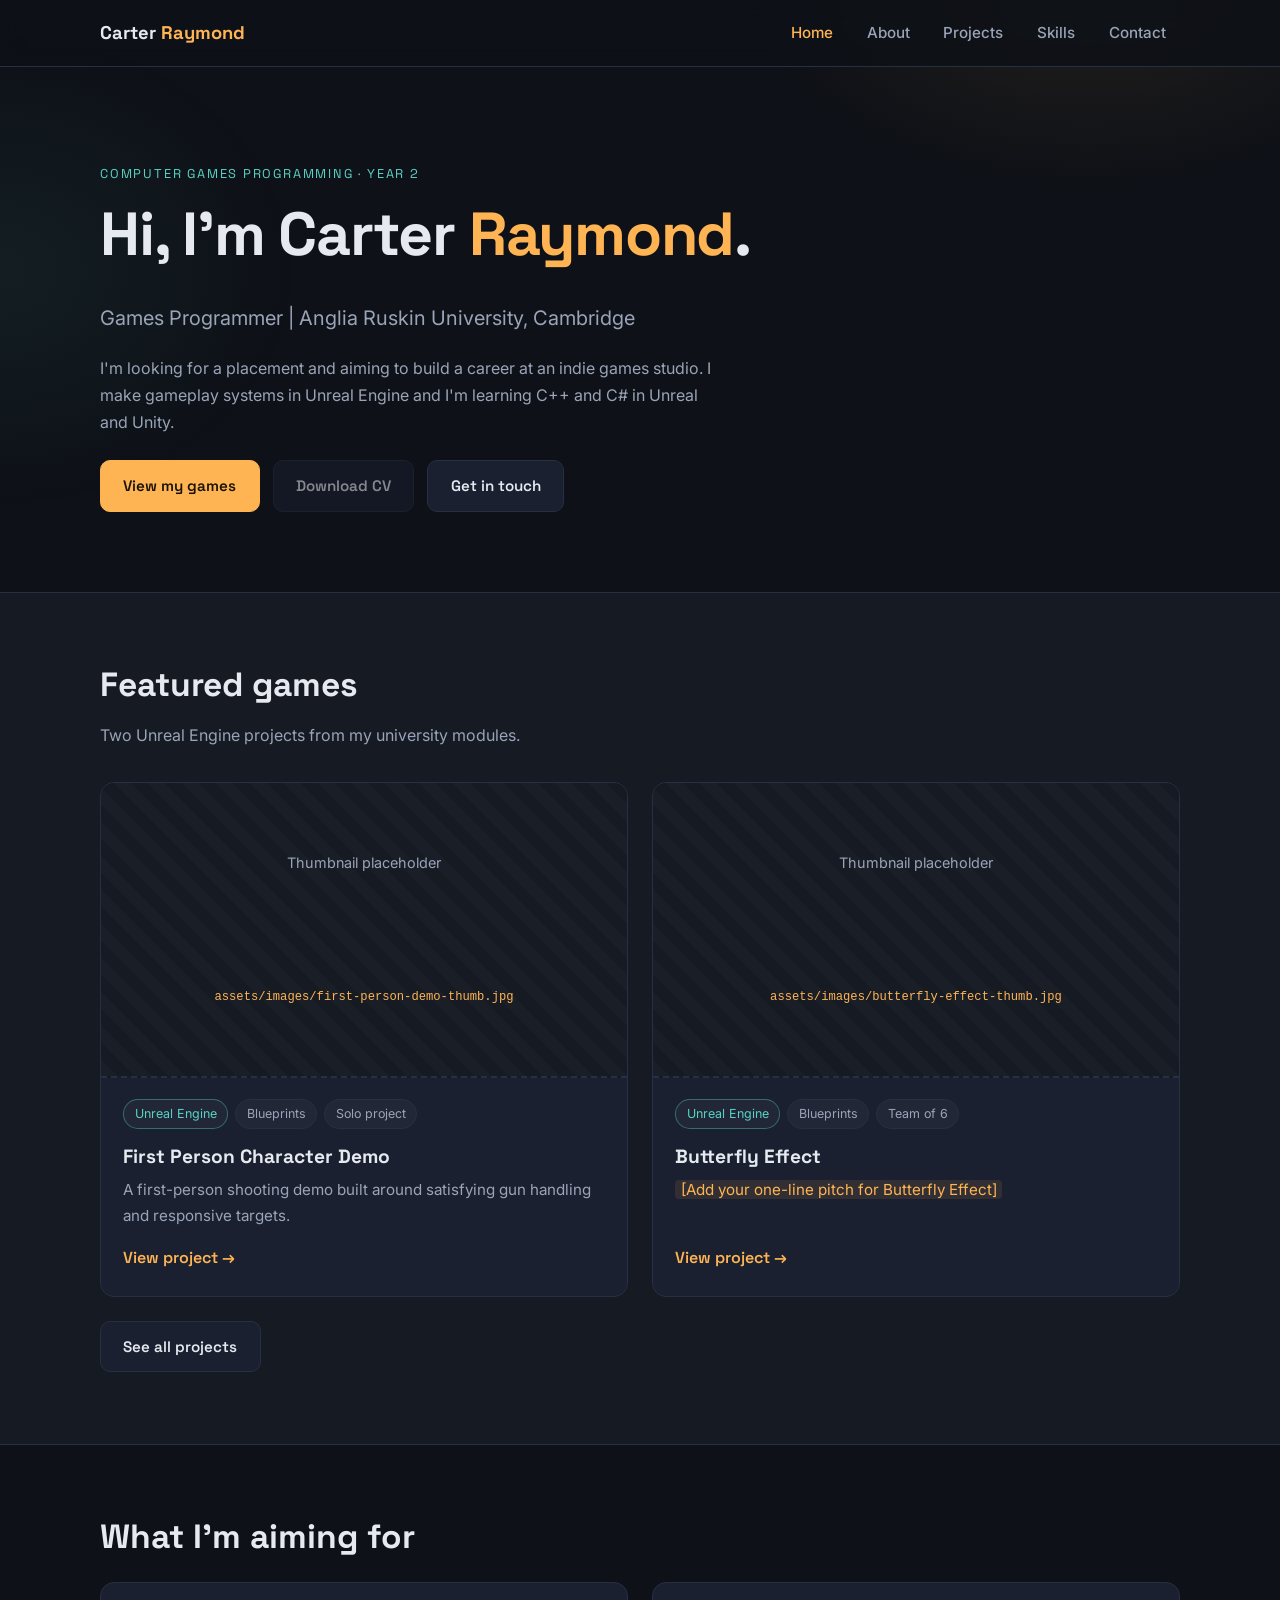
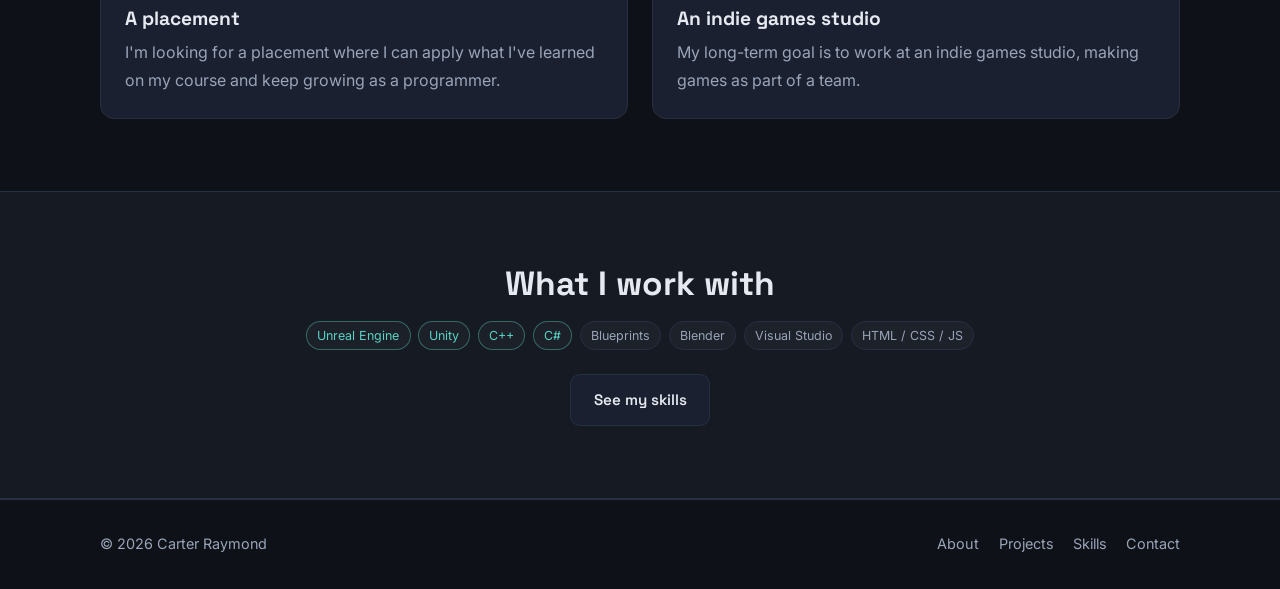
==== index.html @ 0c611a69 "Transferred files to GitHub" ====
<!DOCTYPE html>
<html lang="en-GB">
<head>
  <meta charset="utf-8">
  <meta name="viewport" content="width=device-width, initial-scale=1">
  <title>Carter Raymond | Games Programmer</title>
  <meta name="description" content="Portfolio of Carter Raymond, a Computer Games Programming student at Anglia Ruskin University in Cambridge, looking for a placement.">
  <script>document.documentElement.classList.add("js")</script>
  <link rel="preconnect" href="https://fonts.googleapis.com">
  <link rel="preconnect" href="https://fonts.gstatic.com" crossorigin>
  <link href="https://fonts.googleapis.com/css2?family=Inter:wght@400;500;600&family=Space+Grotesk:wght@500;600;700&display=swap" rel="stylesheet">
  <link rel="stylesheet" href="css/style.css">
  <link rel="icon" href="data:image/svg+xml,<svg xmlns='http://www.w3.org/2000/svg' viewBox='0 0 100 100'><rect width='100' height='100' rx='22' fill='%23ffb454'/><text x='50' y='68' font-size='54' text-anchor='middle' font-family='sans-serif' font-weight='700' fill='%231a1205'>CR</text></svg>">
</head>
<body data-root="">

<header class="site-header">
  <div class="container nav">
    <a class="logo" href="index.html">Carter <span>Raymond</span></a>
    <button class="nav-toggle" aria-label="Toggle menu" aria-expanded="false">&#9776;</button>
    <ul class="nav-links">
      <li><a class="active" href="index.html">Home</a></li>
      <li><a href="about.html">About</a></li>
      <li><a href="projects.html">Projects</a></li>
      <li><a href="skills.html">Skills</a></li>
      <li><a href="contact.html">Contact</a></li>
    </ul>
  </div>
</header>

<main>
  <!-- HERO -->
  <section class="hero">
    <div class="container hero-inner">
      <div>
        <p class="eyebrow">Computer Games Programming &middot; Year 2</p>
        <h1>Hi, I'm Carter <span class="accent">Raymond</span>.</h1>
        <p class="tagline">Games Programmer | Anglia Ruskin University, Cambridge</p>
        <p class="muted" style="max-width:620px">I'm looking for a placement and aiming to build a career at an indie games studio. I make gameplay systems in Unreal Engine and I'm learning C++ and C# in Unreal and Unity.</p>
        <div class="btn-row">
          <a class="btn primary" href="projects.html">View my games</a>
          <a class="btn" data-link="cv" href="#">Download CV</a>
          <a class="btn" href="contact.html">Get in touch</a>
        </div>
      </div>
      <!-- Optional photo: appears automatically if you add assets/images/profile.jpg (or .png / .webp) -->
      <div class="hero-photo" data-photo="assets/images/profile" hidden></div>
    </div>
  </section>

  <!-- FEATURED GAMES -->
  <section class="section alt">
    <div class="container">
      <h2>Featured games</h2>
      <p class="muted">Two Unreal Engine projects from my university modules.</p>
      <div class="grid two" style="margin-top:2rem">

        <a class="card reveal" href="games/first-person-character-demo.html">
          <div class="media-ph" data-img="assets/images/first-person-demo-thumb" data-alt="First Person Character Demo screenshot">Thumbnail placeholder<small>assets/images/first-person-demo-thumb.jpg</small></div>
          <div class="card-body">
            <ul class="tags"><li class="tag hot">Unreal Engine</li><li class="tag">Blueprints</li><li class="tag">Solo project</li></ul>
            <h3>First Person Character Demo</h3>
            <p>A first-person shooting demo built around satisfying gun handling and responsive targets.</p>
            <span class="card-link">View project &rarr;</span>
          </div>
        </a>

        <a class="card reveal" href="games/butterfly-effect.html">
          <div class="media-ph" data-img="assets/images/butterfly-effect-thumb" data-alt="Butterfly Effect screenshot">Thumbnail placeholder<small>assets/images/butterfly-effect-thumb.jpg</small></div>
          <div class="card-body">
            <ul class="tags"><li class="tag hot">Unreal Engine</li><li class="tag">Blueprints</li><li class="tag">Team of 6</li></ul>
            <h3>Butterfly Effect</h3>
            <p><span class="ph">[Add your one-line pitch for Butterfly Effect]</span></p>
            <span class="card-link">View project &rarr;</span>
          </div>
        </a>

      </div>
      <div class="btn-row"><a class="btn" href="projects.html">See all projects</a></div>
    </div>
  </section>

  <!-- WHAT I'M LOOKING FOR -->
  <section class="section">
    <div class="container">
      <h2>What I'm aiming for</h2>
      <div class="grid two" style="margin-top:1.5rem">
        <div class="card pad reveal">
          <h3>A placement</h3>
          <p class="muted" style="margin:0">I'm looking for a placement where I can apply what I've learned on my course and keep growing as a programmer.</p>
        </div>
        <div class="card pad reveal">
          <h3>An indie games studio</h3>
          <p class="muted" style="margin:0">My long-term goal is to work at an indie games studio, making games as part of a team.</p>
        </div>
      </div>
    </div>
  </section>

  <!-- SKILLS PREVIEW -->
  <section class="section alt">
    <div class="container cta-band">
      <h2>What I work with</h2>
      <ul class="tags" style="justify-content:center;margin-top:1rem">
        <li class="tag hot">Unreal Engine</li><li class="tag hot">Unity</li><li class="tag hot">C++</li><li class="tag hot">C#</li>
        <li class="tag">Blueprints</li><li class="tag">Blender</li><li class="tag">Visual Studio</li><li class="tag">HTML / CSS / JS</li>
      </ul>
      <div class="btn-row"><a class="btn" href="skills.html">See my skills</a></div>
    </div>
  </section>
</main>

<footer class="site-footer">
  <div class="container footer-inner">
    <span>&copy; <span data-year>2026</span> Carter Raymond</span>
    <ul>
      <li><a href="about.html">About</a></li>
      <li><a href="projects.html">Projects</a></li>
      <li><a href="skills.html">Skills</a></li>
      <li><a href="contact.html">Contact</a></li>
    </ul>
  </div>
</footer>

<script src="js/config.js"></script>
<script src="js/main.js"></script>
</body>
</html>
---- css/style.css ----
/* ===== Carter Raymond - Portfolio ===== */
:root {
  --bg: #0e1117;
  --bg-alt: #151a23;
  --card: #1a2030;
  --border: #272f42;
  --text: #e6e9f0;
  --muted: #9aa4b8;
  --accent: #ffb454;      /* warm amber */
  --accent-2: #5ad1c4;    /* teal */
  --radius: 14px;
  --max: 1080px;
  --head: "Space Grotesk", system-ui, sans-serif;
  --body: "Inter", system-ui, -apple-system, "Segoe UI", sans-serif;
}

* { box-sizing: border-box; }
html { scroll-behavior: smooth; }
body {
  margin: 0;
  background: var(--bg);
  color: var(--text);
  font-family: var(--body);
  line-height: 1.7;
  -webkit-font-smoothing: antialiased;
}
body::before {            /* soft background glow */
  content: "";
  position: fixed; inset: 0; z-index: -1;
  background:
    radial-gradient(600px 400px at 85% -5%, rgba(255,180,84,.10), transparent 60%),
    radial-gradient(500px 400px at 0% 30%, rgba(90,209,196,.07), transparent 60%);
}
img, video { max-width: 100%; display: block; }
a { color: var(--accent); text-decoration: none; }
a:hover { text-decoration: underline; }
h1, h2, h3 { font-family: var(--head); line-height: 1.2; margin: 0 0 .5em; }
h1 { font-size: clamp(2.2rem, 6vw, 3.8rem); letter-spacing: -.02em; }
h2 { font-size: clamp(1.5rem, 3.5vw, 2.1rem); }
h3 { font-size: 1.2rem; }
p { margin: 0 0 1em; }
.container { width: min(var(--max), 100% - 2.5rem); margin-inline: auto; }
.muted { color: var(--muted); }
.eyebrow { font-family: var(--head); text-transform: uppercase; letter-spacing: .14em; font-size: .8rem; color: var(--accent-2); margin-bottom: .8rem; }

/* ===== Header / nav ===== */
.site-header {
  position: sticky; top: 0; z-index: 50;
  background: rgba(14,17,23,.85);
  backdrop-filter: blur(10px);
  border-bottom: 1px solid var(--border);
}
.nav { display: flex; align-items: center; justify-content: space-between; height: 66px; }
.logo { font-family: var(--head); font-weight: 700; font-size: 1.15rem; color: var(--text); }
.logo span { color: var(--accent); }
.logo:hover { text-decoration: none; }
.nav-links { display: flex; gap: .3rem; list-style: none; margin: 0; padding: 0; }
.nav-links a { display: block; padding: .5rem .9rem; border-radius: 8px; color: var(--muted); font-weight: 500; font-size: .95rem; }
.nav-links a:hover { color: var(--text); background: var(--card); text-decoration: none; }
.nav-links a.active { color: var(--accent); }
.nav-toggle { display: none; background: none; border: 1px solid var(--border); color: var(--text); border-radius: 8px; padding: .4rem .7rem; font-size: 1.2rem; cursor: pointer; }

@media (max-width: 760px) {
  .nav-toggle { display: block; }
  .nav-links { display: none; position: absolute; top: 66px; left: 0; right: 0; flex-direction: column; background: var(--bg-alt); border-bottom: 1px solid var(--border); padding: .6rem 1.25rem 1rem; }
  .nav-links.open { display: flex; }
}

/* ===== Layout ===== */
main { min-height: 70vh; }
.section { padding: 4.5rem 0; }
.section.alt { background: var(--bg-alt); border-block: 1px solid var(--border); }
.page-head { padding: 4rem 0 1rem; }
.page-head p { max-width: 640px; color: var(--muted); font-size: 1.1rem; }

/* ===== Buttons ===== */
.btn {
  display: inline-block; padding: .75rem 1.4rem; border-radius: 10px;
  font-family: var(--head); font-weight: 600; font-size: .95rem;
  border: 1px solid var(--border); color: var(--text); background: var(--card);
  cursor: pointer; transition: transform .15s, border-color .15s, background .15s;
}
.btn:hover { transform: translateY(-2px); border-color: var(--accent); text-decoration: none; }
.btn.primary { background: var(--accent); border-color: var(--accent); color: #1a1205; }
.btn.primary:hover { background: #ffc36f; }
.btn-row { display: flex; flex-wrap: wrap; gap: .8rem; margin-top: 1.5rem; }

/* ===== Hero ===== */
.hero { padding: 6rem 0 5rem; }
.hero-inner { display: grid; grid-template-columns: 1fr; gap: 2rem; align-items: center; }
.hero.has-photo .hero-inner { grid-template-columns: 1.4fr 1fr; }
.hero .tagline { font-size: 1.25rem; color: var(--muted); max-width: 620px; }
.hero .accent { color: var(--accent); }
.profile-photo { border-radius: 50%; width: min(300px, 70%); aspect-ratio: 1; object-fit: cover; border: 3px solid var(--border); margin-inline: auto; }
@media (max-width: 760px) { .hero.has-photo .hero-inner { grid-template-columns: 1fr; } }

/* ===== Cards & grids ===== */
.grid { display: grid; gap: 1.5rem; }
.grid.two { grid-template-columns: repeat(auto-fit, minmax(300px, 1fr)); }
.grid.three { grid-template-columns: repeat(auto-fit, minmax(240px, 1fr)); }
.card {
  background: var(--card); border: 1px solid var(--border); border-radius: var(--radius);
  overflow: hidden; transition: transform .2s, border-color .2s;
  display: flex; flex-direction: column;
}
.card.pad { padding: 1.5rem; }
a.card { color: inherit; }
a.card:hover { transform: translateY(-4px); border-color: var(--accent); text-decoration: none; }
.card-body { padding: 1.3rem 1.4rem 1.5rem; display: flex; flex-direction: column; flex: 1; }
.card-body p { color: var(--muted); font-size: .95rem; }
.card-link { margin-top: auto; font-family: var(--head); font-weight: 600; color: var(--accent); }
.card.soon { opacity: .6; border-style: dashed; }

.tags { display: flex; flex-wrap: wrap; gap: .45rem; margin: 0 0 1rem; padding: 0; list-style: none; }
.tag { font-size: .78rem; padding: .2rem .65rem; border-radius: 999px; border: 1px solid var(--border); color: var(--muted); background: rgba(255,255,255,.03); }
.tag.hot { color: var(--accent-2); border-color: rgba(90,209,196,.4); }

/* ===== Placeholders ===== */
.media-ph {
  aspect-ratio: 16 / 9; width: 100%;
  display: grid; place-items: center; text-align: center;
  padding: 1rem; color: var(--muted); font-size: .9rem;
  background:
    repeating-linear-gradient(45deg, rgba(255,255,255,.02) 0 12px, transparent 12px 24px),
    var(--bg-alt);
  border: 2px dashed var(--border);
  border-radius: var(--radius);
}
.card .media-ph { border: 0; border-bottom: 2px dashed var(--border); border-radius: 0; }
.ph { color: var(--accent); background: rgba(255,180,84,.1); border-radius: 4px; padding: 0 .35em; }

/* ===== About / skills ===== */
.split { display: grid; grid-template-columns: 1.5fr 1fr; gap: 3rem; }
@media (max-width: 800px) { .split { grid-template-columns: 1fr; gap: 2rem; } }
.facts { list-style: none; margin: 0; padding: 0; }
.facts li { padding: .7rem 0; border-bottom: 1px solid var(--border); display: flex; justify-content: space-between; gap: 1rem; }
.facts li span:first-child { color: var(--muted); }
.facts li span:last-child { text-align: right; }
.checklist { padding-left: 1.2rem; }
.checklist li { margin-bottom: .6rem; }
.checklist li::marker { color: var(--accent); }

.skill-head { display: flex; justify-content: space-between; align-items: baseline; gap: 1rem; }
.skill-head .exp { color: var(--accent-2); font-size: .85rem; font-family: var(--head); white-space: nowrap; }

/* ===== Game page ===== */
.game-hero { padding: 3.5rem 0 1rem; }
.back { display: inline-block; margin-bottom: 1.5rem; color: var(--muted); font-size: .95rem; }
.pitch { font-size: 1.3rem; color: var(--muted); max-width: 700px; }
.game-layout { display: grid; grid-template-columns: 1.6fr 1fr; gap: 2.5rem; padding: 2rem 0 4rem; align-items: start; }
@media (max-width: 860px) { .game-layout { grid-template-columns: 1fr; } }
.side { position: sticky; top: 90px; }
@media (max-width: 860px) { .side { position: static; } }
.gallery { display: grid; grid-template-columns: repeat(auto-fit, minmax(220px, 1fr)); gap: 1rem; margin-top: 1rem; }
.pager { display: flex; justify-content: space-between; gap: 1rem; border-top: 1px solid var(--border); padding: 1.5rem 0 3rem; flex-wrap: wrap; }

/* ===== Contact ===== */
.contact-list { list-style: none; padding: 0; margin: 0; display: grid; gap: 1rem; }
.contact-list a.card { flex-direction: row; align-items: center; gap: 1rem; padding: 1.1rem 1.4rem; }
.contact-list .label { font-family: var(--head); font-weight: 600; min-width: 90px; }
.contact-list .val { color: var(--muted); word-break: break-all; }

/* ===== Footer ===== */
.site-footer { border-top: 1px solid var(--border); padding: 2rem 0; color: var(--muted); font-size: .9rem; }
.footer-inner { display: flex; justify-content: space-between; flex-wrap: wrap; gap: 1rem; }
.footer-inner ul { display: flex; gap: 1.2rem; list-style: none; margin: 0; padding: 0; }
.footer-inner a { color: var(--muted); }
.footer-inner a:hover { color: var(--accent); }

/* ===== Fade-in on scroll ===== */
.js .reveal { opacity: 0; transform: translateY(18px); transition: opacity .6s ease, transform .6s ease; }
.js .reveal.visible { opacity: 1; transform: none; }
@media (prefers-reduced-motion: reduce) { .js .reveal { opacity: 1; transform: none; transition: none; } html { scroll-behavior: auto; } }

/* ===== Added: media, links, misc ===== */
.media-img { width: 100%; aspect-ratio: 16 / 9; object-fit: cover; border-radius: var(--radius); border: 1px solid var(--border); }
.card .media-img { border: 0; border-radius: 0; border-bottom: 1px solid var(--border); }
.video-embed { width: 100%; aspect-ratio: 16 / 9; border: 0; border-radius: var(--radius); background: #000; }
.media-ph small { display: block; margin-top: .4rem; font-family: ui-monospace, SFMono-Regular, Menlo, monospace; color: var(--accent); font-size: .76rem; word-break: break-all; }
.hero-photo { text-align: center; }
.link-unset { opacity: .55; cursor: not-allowed; }
.link-unset:hover { transform: none !important; border-color: var(--border) !important; text-decoration: none; }
.pill { display: inline-block; font-family: var(--head); font-size: .75rem; padding: .15rem .65rem; border-radius: 999px; background: rgba(255,180,84,.12); color: var(--accent); border: 1px solid rgba(255,180,84,.35); }
.main-col h2 { margin-top: 2.4rem; }
.main-col > h2:first-child, .main-col > .media-ph + h2 { margin-top: 2rem; }
.highlight { border-left: 3px solid var(--accent); padding-left: 1.1rem; margin-bottom: 1.5rem; }
.highlight h3 { margin-bottom: .3em; }
.side .btn { display: block; text-align: center; width: 100%; margin-bottom: 1rem; }
.side h3 { margin-bottom: .8rem; }
.cta-band { text-align: center; }
.cta-band p { color: var(--muted); max-width: 560px; margin-inline: auto; }
.cta-band .btn-row { justify-content: center; }
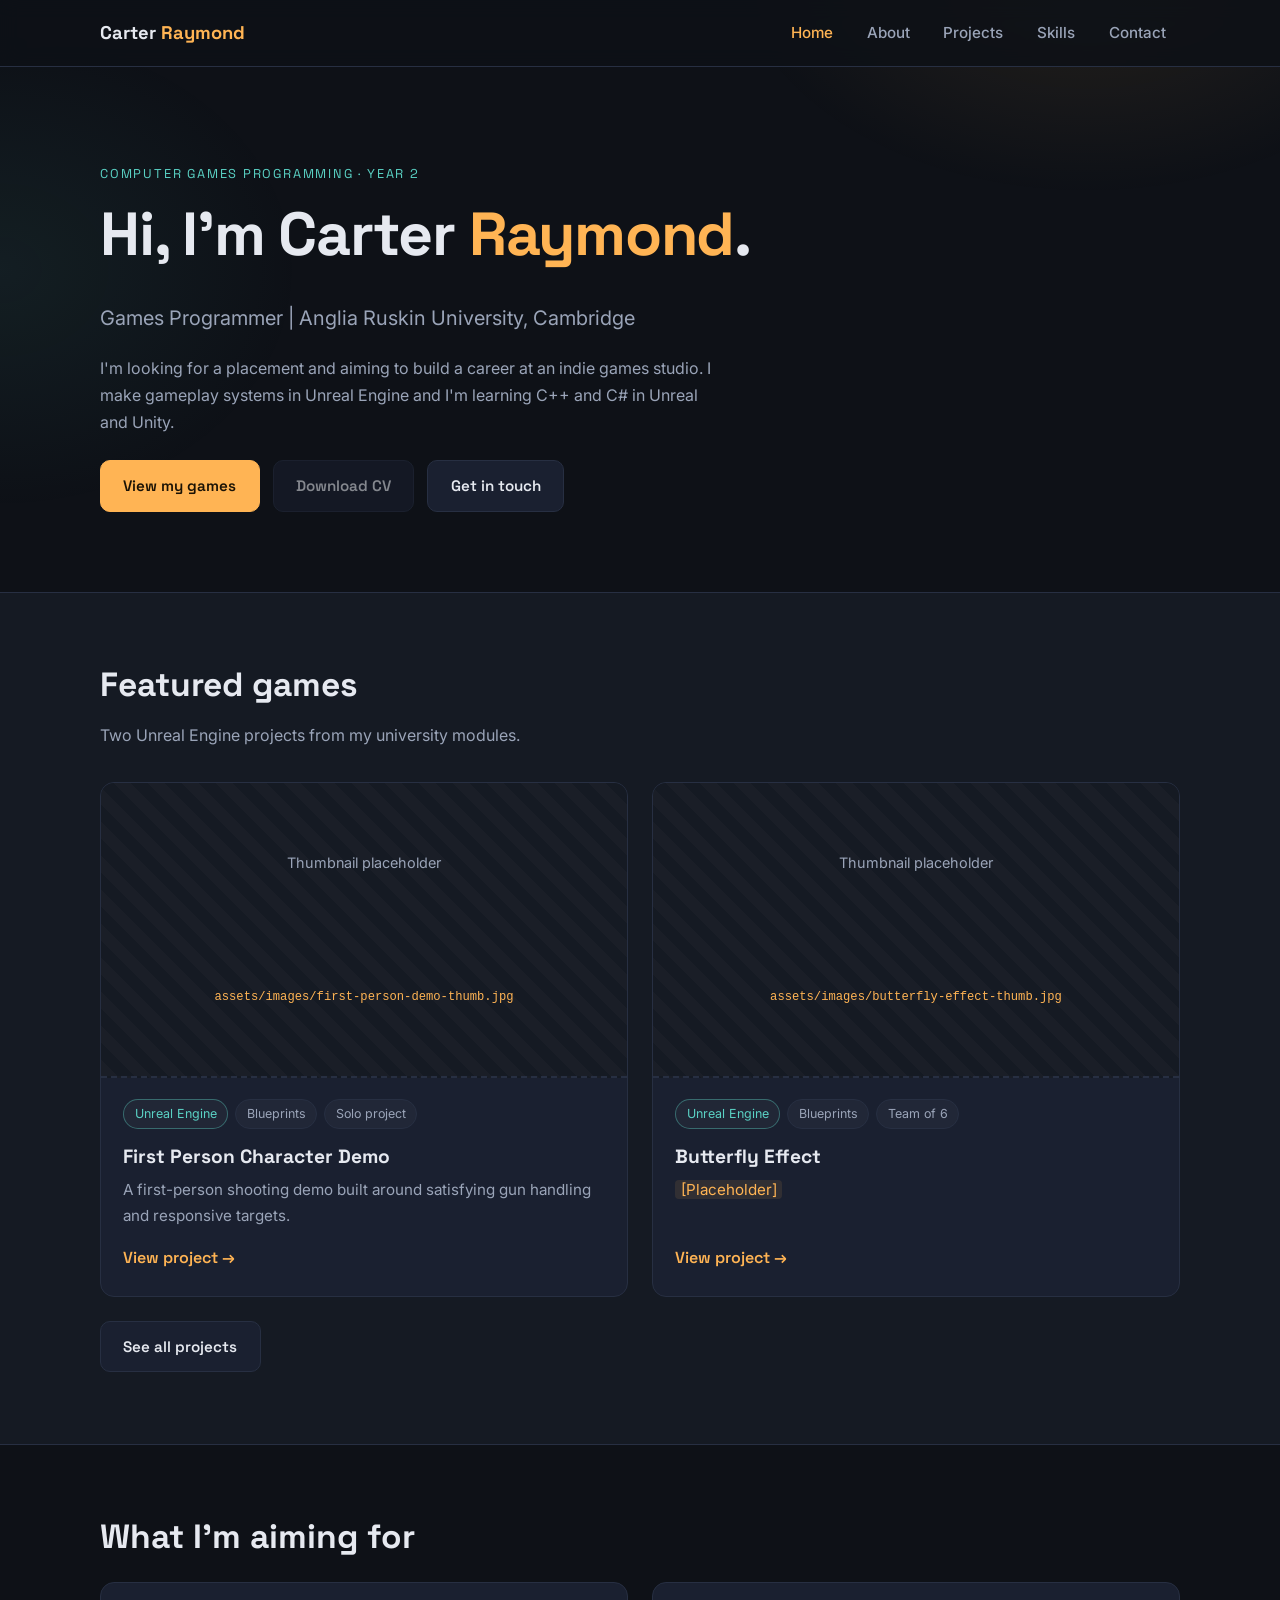
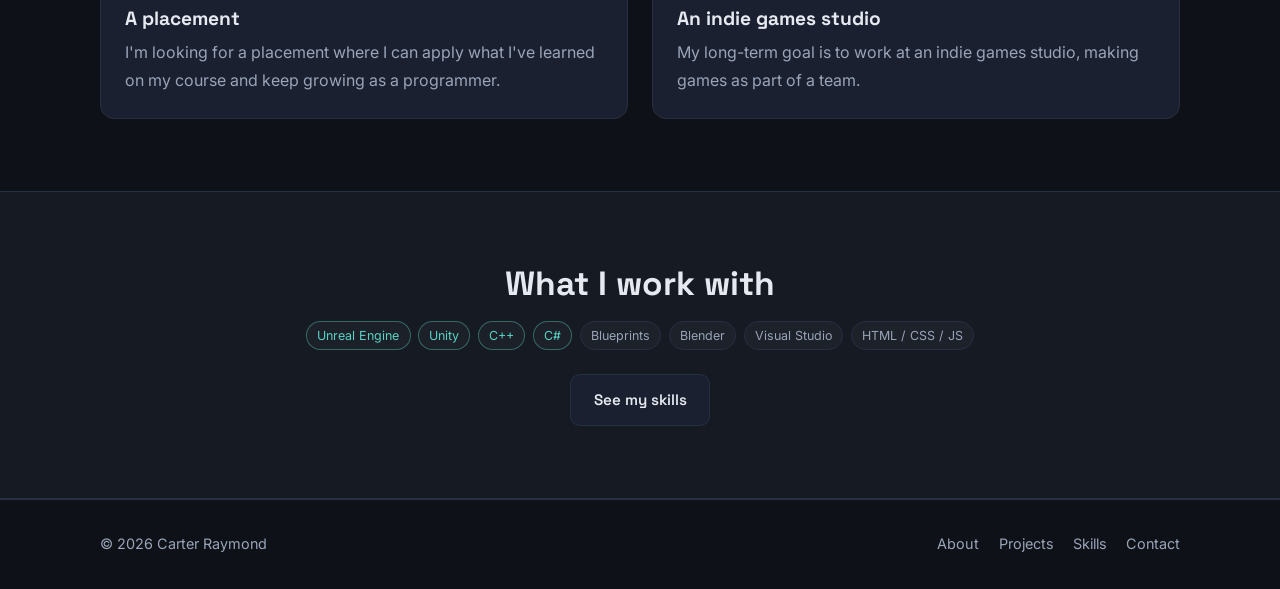
==== commit 1cc89f4b: "Add files via upload" ====
--- a/index.html
+++ b/index.html
@@ -70,7 +70,7 @@
           <div class="card-body">
             <ul class="tags"><li class="tag hot">Unreal Engine</li><li class="tag">Blueprints</li><li class="tag">Team of 6</li></ul>
             <h3>Butterfly Effect</h3>
-            <p><span class="ph">[Add your one-line pitch for Butterfly Effect]</span></p>
+            <p><span class="ph">[Placeholder]</span></p>
             <span class="card-link">View project &rarr;</span>
           </div>
         </a>
